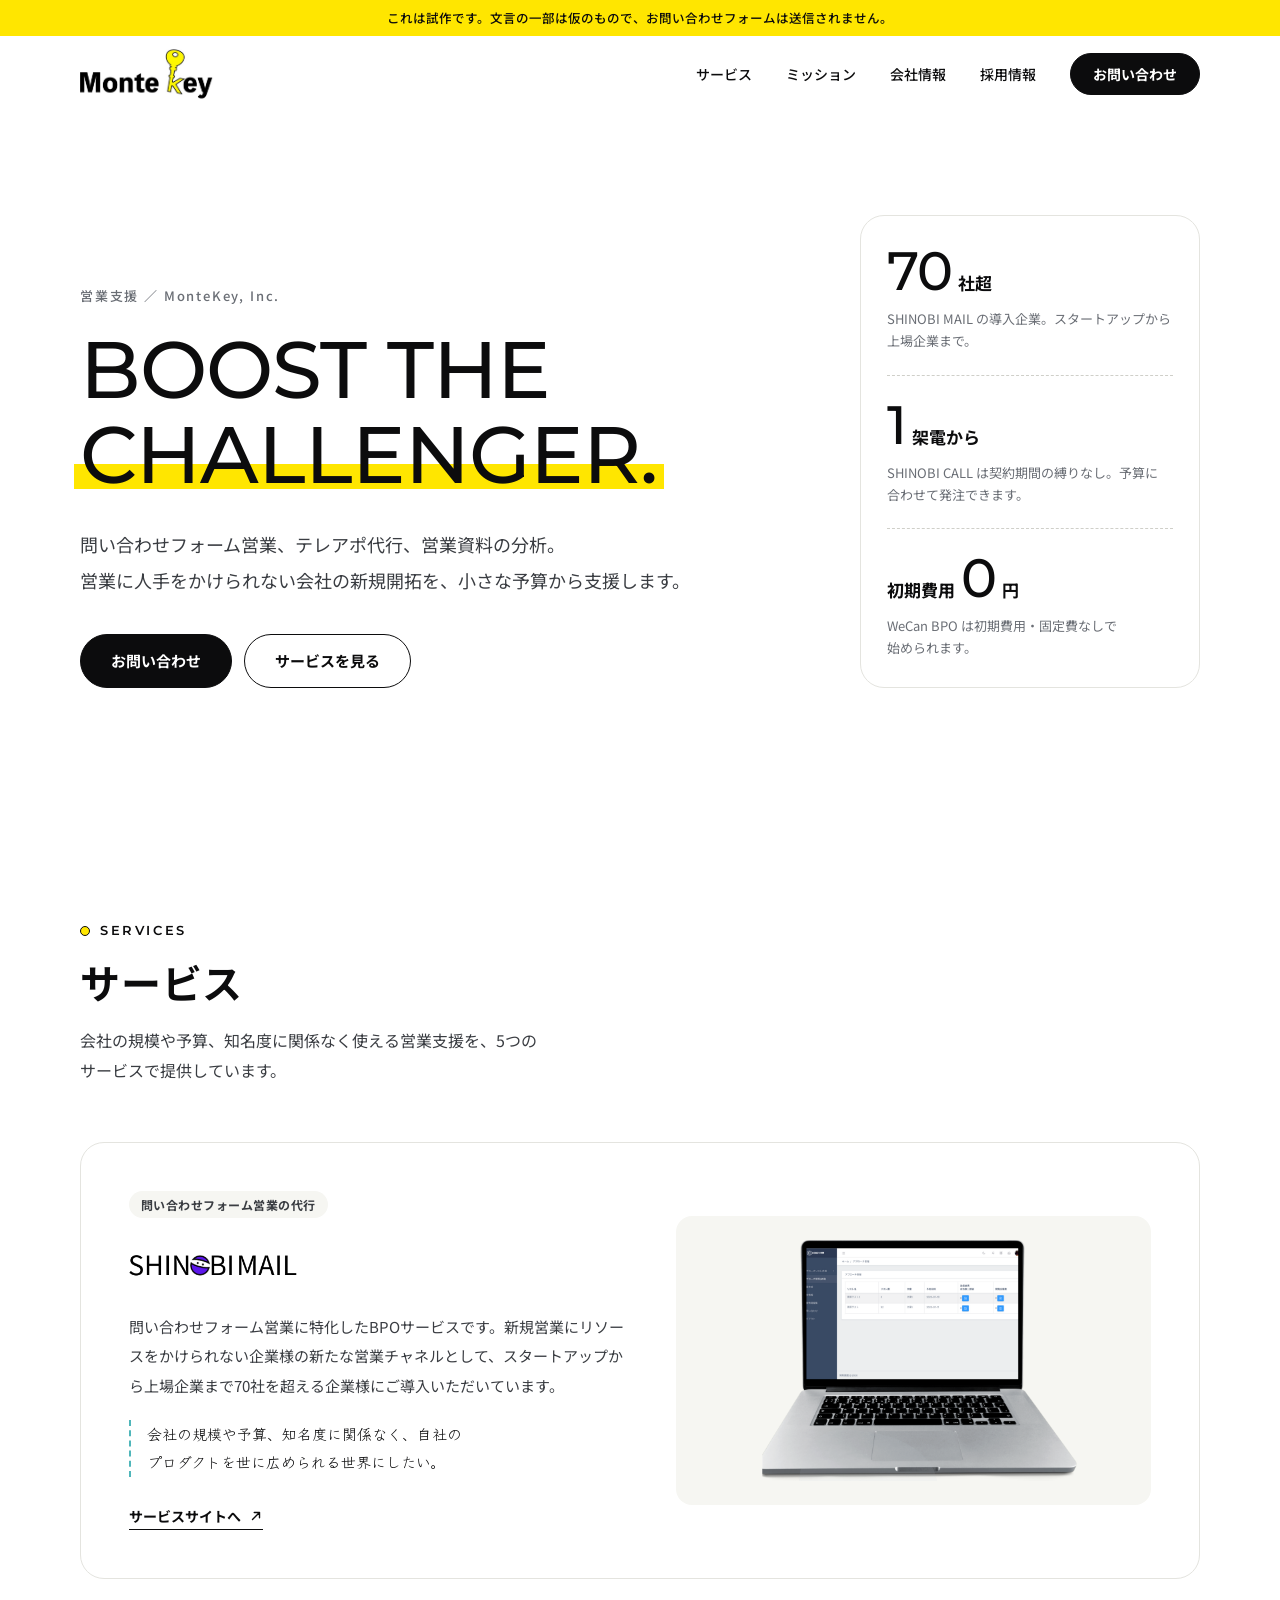
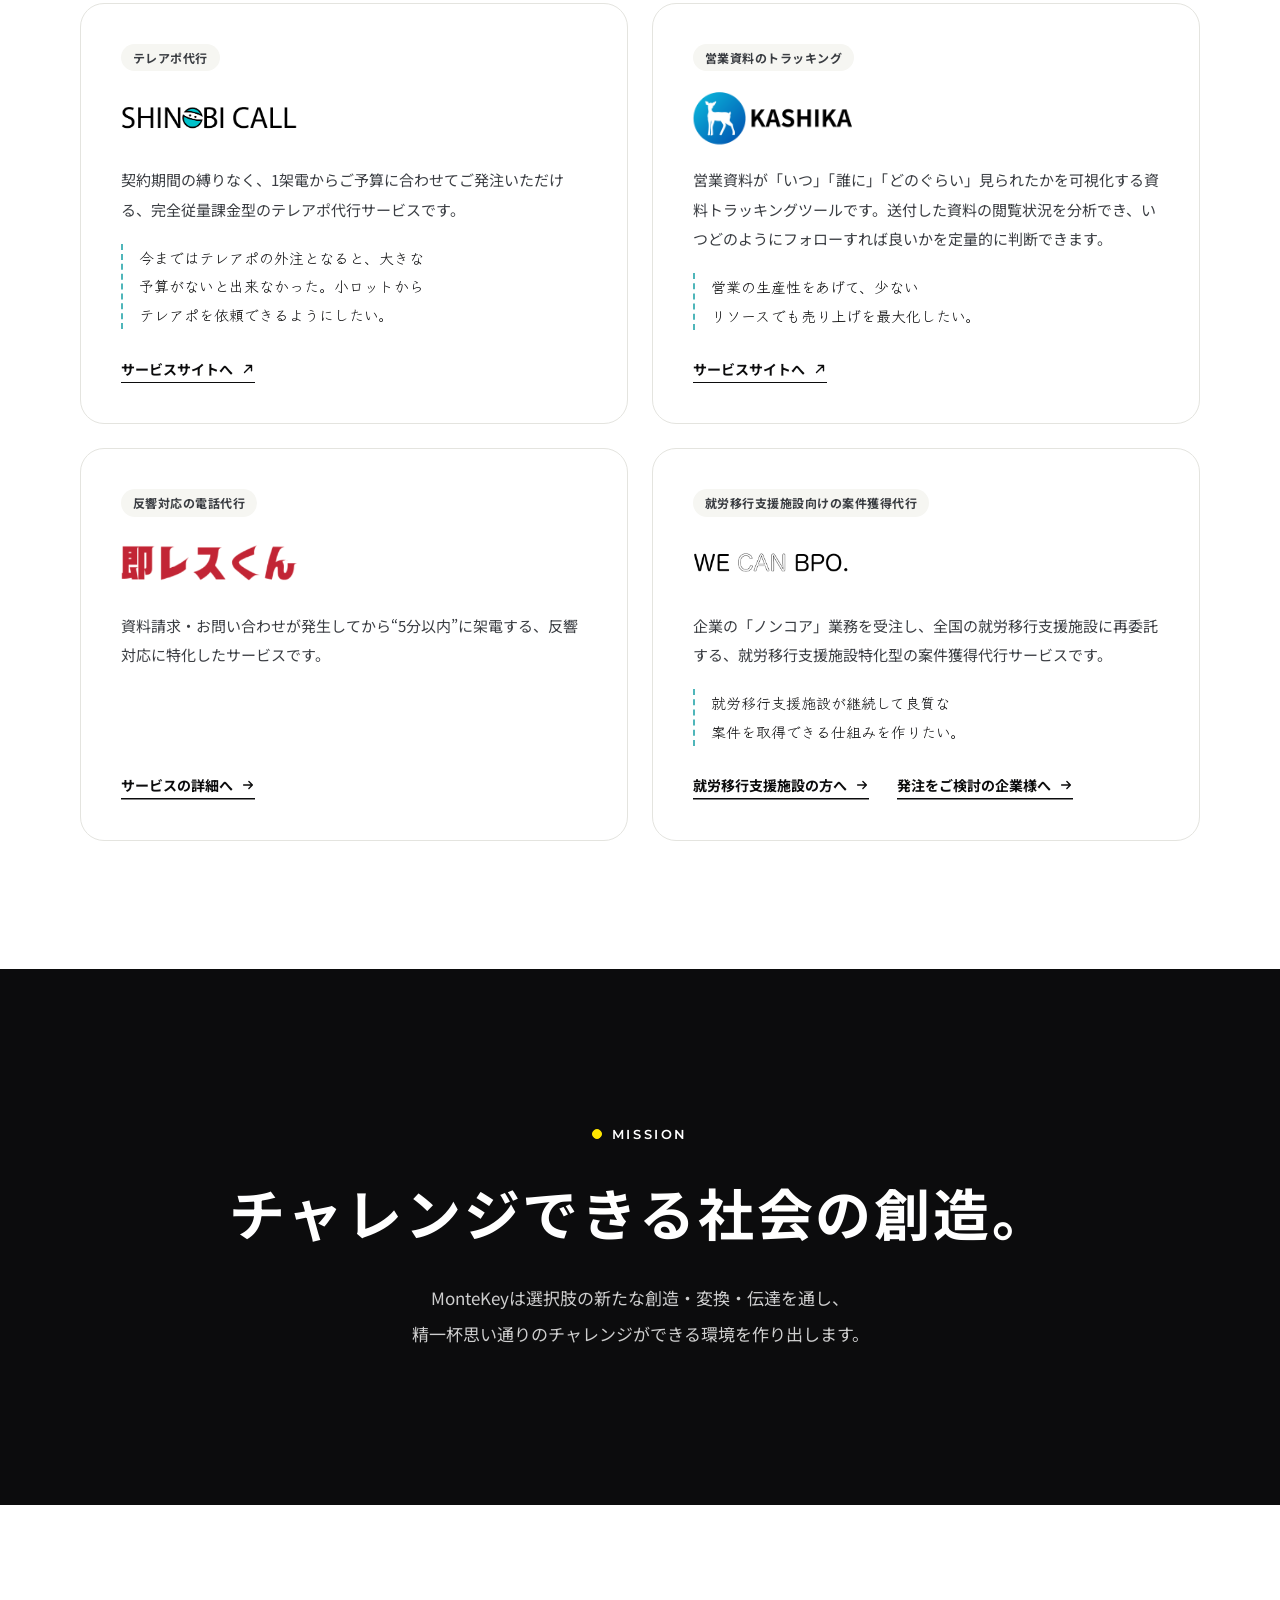
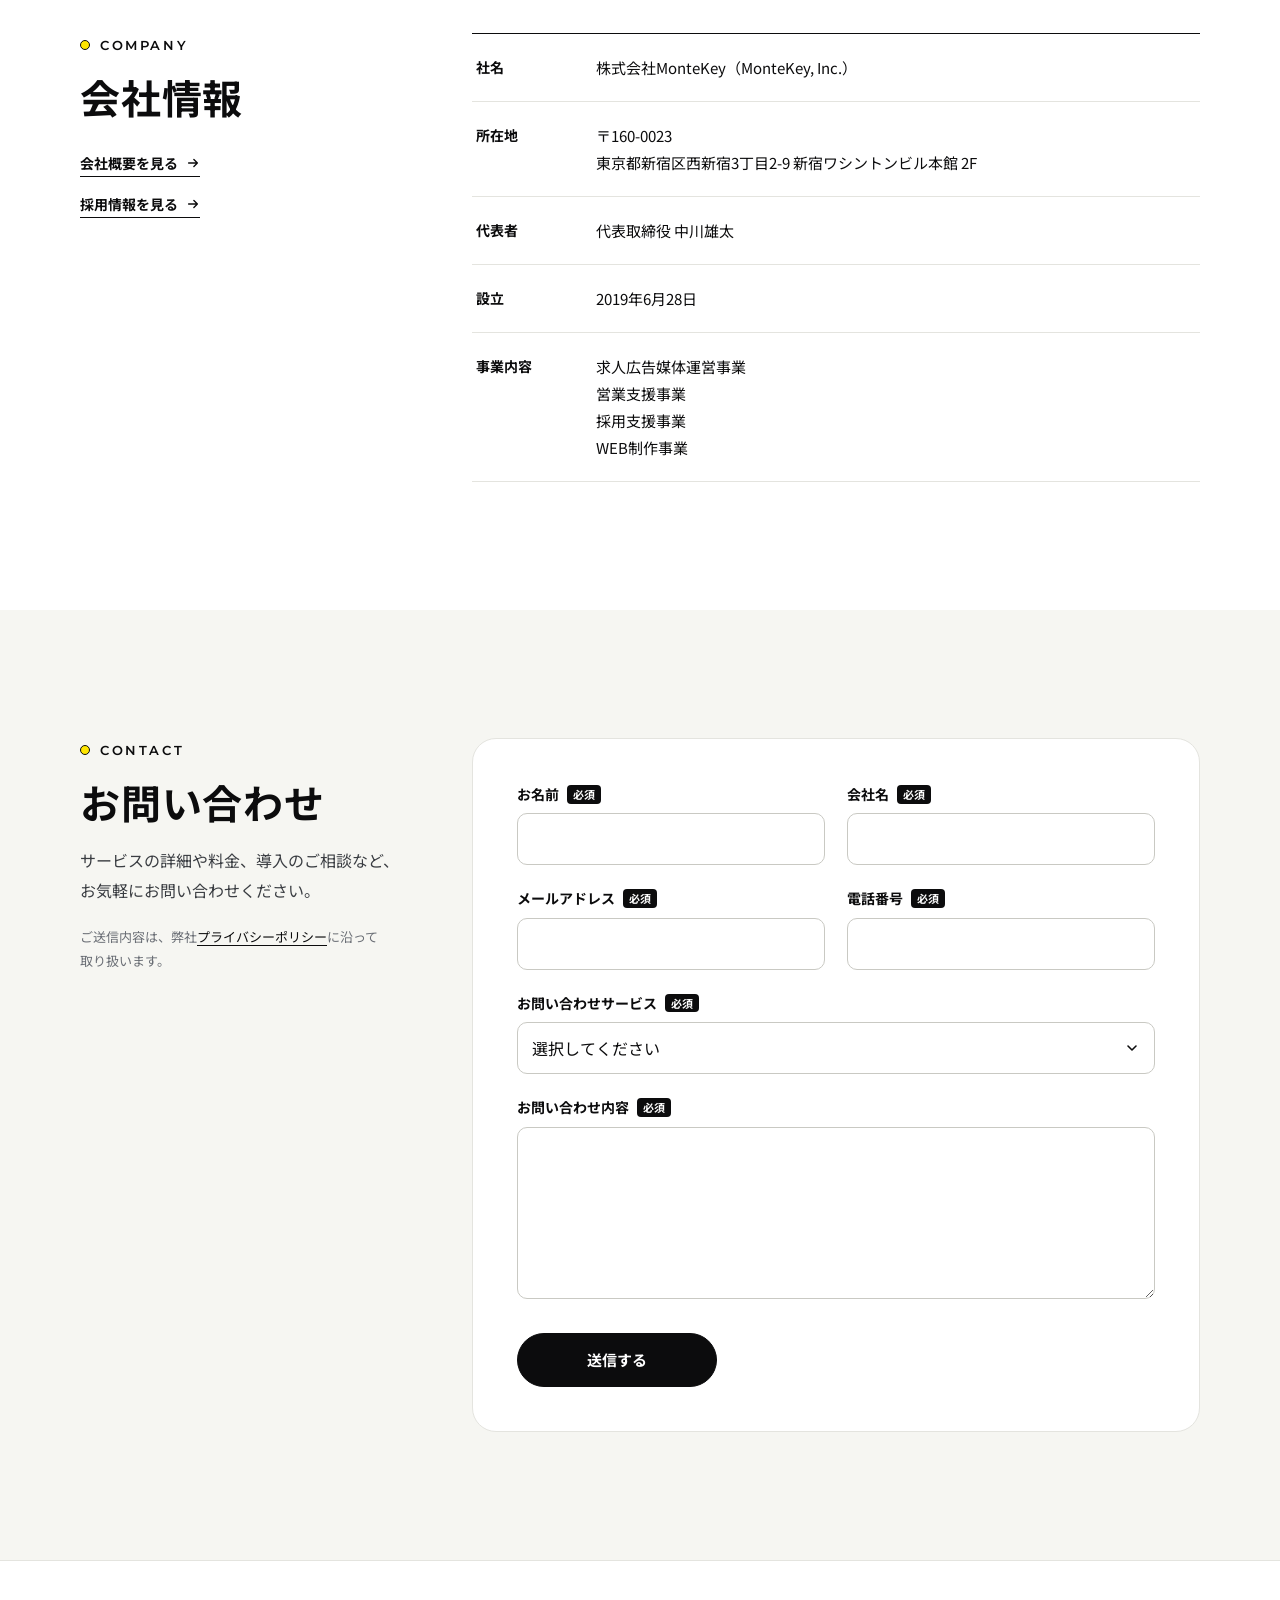
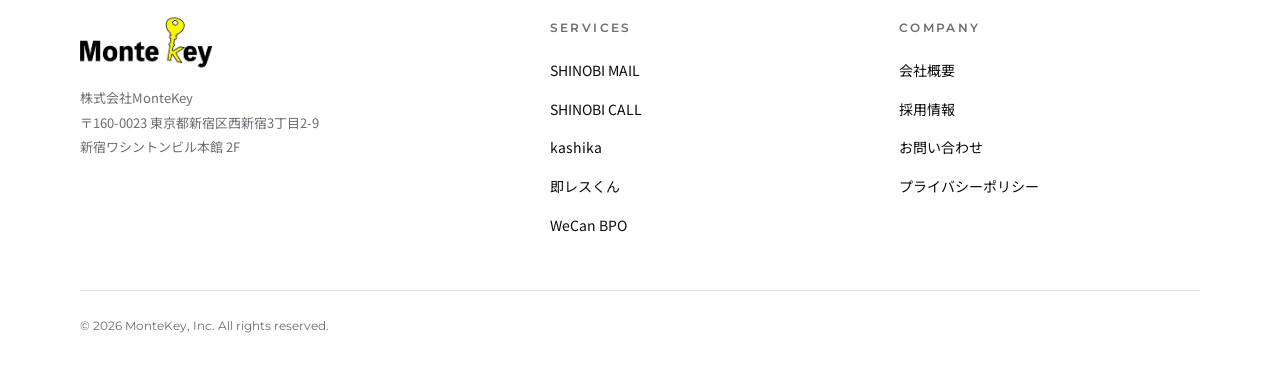
==== index.html @ 8c7472a1 "最初のページ" ====
<!doctype html>
<html lang="ja">
<head>
  <meta charset="utf-8">
  <meta name="viewport" content="width=device-width, initial-scale=1">
  <!-- 試作のため検索エンジンに載せない。本番では外す -->
  <meta name="robots" content="noindex, nofollow">
  <title>株式会社モンテキー｜MonteKey, Inc.（試作）</title>
  <meta name="description" content="株式会社モンテキー（MonteKey, Inc.）は、問い合わせフォーム営業の代行、テレアポ代行、営業資料のトラッキングなどで、企業の新規開拓を支援する会社です。">
  <link rel="preconnect" href="https://fonts.googleapis.com">
  <link rel="preconnect" href="https://fonts.gstatic.com" crossorigin>
  <link href="https://fonts.googleapis.com/css2?family=Klee+One:wght@400;600&family=Montserrat:wght@400;500;600&family=Noto+Sans+JP:wght@400;500;700&display=swap" rel="stylesheet">
  <link rel="stylesheet" href="styles.css">
</head>
<body>
  <a class="skip-link" href="#main">本文へ移動</a>

  <p class="demo-bar">これは試作です。文言の一部は仮のもので、お問い合わせフォームは送信されません。</p>

  <header class="site-header" id="site-header">
    <div class="container header-inner">
      <a class="brand" href="#top" aria-label="株式会社モンテキー トップへ">
        <span class="brand-crop"><img src="assets/logo-montekey.jpg" alt="MonteKey" width="785" height="272"></span>
      </a>

      <button class="nav-toggle" type="button" aria-expanded="false" aria-controls="site-nav">
        <span class="sr-only">メニュー</span>
        <span class="nav-toggle-bars" aria-hidden="true"></span>
      </button>

      <nav class="site-nav" id="site-nav" aria-label="メインメニュー">
        <ul>
          <li><a href="#services">サービス</a></li>
          <li><a href="#mission">ミッション</a></li>
          <li><a href="#company">会社情報</a></li>
          <li><a href="recruit.html">採用情報</a></li>
          <li><a class="btn btn-solid btn-sm" href="#contact">お問い合わせ</a></li>
        </ul>
      </nav>
    </div>
  </header>

  <main id="main">
    <!-- 最初の画面：何の会社かを一言で -->
    <section class="hero" id="top">
      <div class="container hero-grid">
        <div class="hero-copy">
          <p class="eyebrow">営業支援 ／ MonteKey, Inc.</p>
          <h1>
            <span>BOOST THE</span>
            <span><span class="mark">CHALLENGER.</span></span>
          </h1>
          <p class="lead">問い合わせフォーム営業、テレアポ代行、営業資料の分析。<br class="pc-only">営業に人手をかけられない会社の新規開拓を、小さな予算から支援します。</p>
          <div class="cta">
            <a class="btn btn-solid" href="#contact">お問い合わせ</a>
            <a class="btn btn-ghost" href="#services">サービスを見る</a>
          </div>
        </div>

        <ul class="facts" aria-label="数字で見るMonteKey">
          <li>
            <p class="fact-num"><b>70</b>社超</p>
            <p class="fact-cap">SHINOBI MAIL の導入企業。スタートアップから上場企業まで。</p>
          </li>
          <li>
            <p class="fact-num"><b>1</b>架電から</p>
            <p class="fact-cap">SHINOBI CALL は契約期間の縛りなし。予算に合わせて発注できます。</p>
          </li>
          <li>
            <p class="fact-num">初期費用<b>0</b>円</p>
            <p class="fact-cap">WeCan BPO は初期費用・固定費なしで始められます。</p>
          </li>
        </ul>
      </div>
    </section>

    <!-- サービス -->
    <section class="section" id="services">
      <div class="container">
        <header class="section-head">
          <p class="label">SERVICES</p>
          <h2>サービス</h2>
          <p class="section-lead">会社の規模や予算、知名度に関係なく使える営業支援を、5つのサービスで提供しています。</p>
        </header>

        <article class="svc svc-featured">
          <div class="svc-body">
            <p class="tag">問い合わせフォーム営業の代行</p>
            <h3 class="svc-logo svc-logo--mail"><img src="assets/logo-shinobimail.png" alt="SHINOBI MAIL" width="300" height="100"></h3>
            <p class="svc-desc">問い合わせフォーム営業に特化したBPOサービスです。新規営業にリソースをかけられない企業様の新たな営業チャネルとして、スタートアップから上場企業まで70社を超える企業様にご導入いただいています。</p>
            <p class="omoi">会社の規模や予算、知名度に関係なく、自社のプロダクトを世に広められる世界にしたい。</p>
            <p class="svc-links">
              <a class="link" href="http://shinobimail.com" target="_blank" rel="noopener">サービスサイトへ<svg class="ico" viewBox="0 0 16 16" aria-hidden="true"><path d="M4 12 12 4M6 4h6v6"/></svg></a>
            </p>
          </div>
          <div class="svc-visual">
            <img src="assets/mock-shinobimail.png" alt="SHINOBI MAIL の管理画面" width="1280" height="720" loading="lazy">
          </div>
        </article>

        <div class="svc-grid">
          <article class="svc">
            <p class="tag">テレアポ代行</p>
            <h3 class="svc-logo svc-logo--call"><img src="assets/logo-shinobicall.png" alt="SHINOBI CALL" width="500" height="85" loading="lazy"></h3>
            <p class="svc-desc">契約期間の縛りなく、1架電からご予算に合わせてご発注いただける、完全従量課金型のテレアポ代行サービスです。</p>
            <p class="omoi">今まではテレアポの外注となると、大きな予算がないと出来なかった。小ロットからテレアポを依頼できるようにしたい。</p>
            <p class="svc-links">
              <a class="link" href="https://client.shinobi-call.com/" target="_blank" rel="noopener">サービスサイトへ<svg class="ico" viewBox="0 0 16 16" aria-hidden="true"><path d="M4 12 12 4M6 4h6v6"/></svg></a>
            </p>
          </article>

          <article class="svc">
            <p class="tag">営業資料のトラッキング</p>
            <h3 class="svc-logo svc-logo--kashika"><img src="assets/logo-kashika.png" alt="kashika" width="800" height="288" loading="lazy"></h3>
            <p class="svc-desc">営業資料が「いつ」「誰に」「どのぐらい」見られたかを可視化する資料トラッキングツールです。送付した資料の閲覧状況を分析でき、いつどのようにフォローすれば良いかを定量的に判断できます。</p>
            <p class="omoi">営業の生産性をあげて、少ないリソースでも売り上げを最大化したい。</p>
            <p class="svc-links">
              <a class="link" href="https://lp.kashika-app.com/" target="_blank" rel="noopener">サービスサイトへ<svg class="ico" viewBox="0 0 16 16" aria-hidden="true"><path d="M4 12 12 4M6 4h6v6"/></svg></a>
            </p>
          </article>

          <article class="svc">
            <p class="tag">反響対応の電話代行</p>
            <h3 class="svc-logo svc-logo--sokures"><span class="logo-crop"><img src="assets/logo-sokureskun.png" alt="即レスくん" width="334" height="106" loading="lazy"></span></h3>
            <p class="svc-desc">資料請求・お問い合わせが発生してから“5分以内”に架電する、反響対応に特化したサービスです。</p>
            <p class="svc-links">
              <a class="link" href="https://www.montekey.co.jp/sokureskun">サービスの詳細へ<svg class="ico" viewBox="0 0 16 16" aria-hidden="true"><path d="M3 8h10M9 4l4 4-4 4"/></svg></a>
            </p>
          </article>

          <article class="svc">
            <p class="tag">就労移行支援施設向けの案件獲得代行</p>
            <h3 class="svc-logo svc-logo--wecan"><img src="assets/logo-wecanbpo.png" alt="WeCan BPO" width="500" height="200" loading="lazy"></h3>
            <p class="svc-desc">企業の「ノンコア」業務を受注し、全国の就労移行支援施設に再委託する、就労移行支援施設特化型の案件獲得代行サービスです。</p>
            <p class="omoi">就労移行支援施設が継続して良質な案件を取得できる仕組みを作りたい。</p>
            <p class="svc-links">
              <a class="link" href="https://www.montekey.co.jp/wecan-bpo">就労移行支援施設の方へ<svg class="ico" viewBox="0 0 16 16" aria-hidden="true"><path d="M3 8h10M9 4l4 4-4 4"/></svg></a>
              <a class="link" href="https://www.montekey.co.jp/%E8%A4%87%E8%A3%BD-wecanbpo">発注をご検討の企業様へ<svg class="ico" viewBox="0 0 16 16" aria-hidden="true"><path d="M3 8h10M9 4l4 4-4 4"/></svg></a>
            </p>
          </article>
        </div>
      </div>
    </section>

    <!-- ミッション -->
    <section class="mission" id="mission">
      <div class="container">
        <p class="label">MISSION</p>
        <h2>チャレンジできる<wbr>社会の創造。</h2>
        <p class="mission-body">MonteKeyは選択肢の新たな創造・変換・伝達を通し、<br class="pc-only">精一杯思い通りのチャレンジができる環境を作り出します。</p>
      </div>
    </section>

    <!-- 会社情報 -->
    <section class="section" id="company">
      <div class="container split">
        <header class="section-head">
          <p class="label">COMPANY</p>
          <h2>会社情報</h2>
          <p class="stack-links">
            <a class="link" href="https://www.montekey.co.jp/company">会社概要を見る<svg class="ico" viewBox="0 0 16 16" aria-hidden="true"><path d="M3 8h10M9 4l4 4-4 4"/></svg></a>
            <a class="link" href="recruit.html">採用情報を見る<svg class="ico" viewBox="0 0 16 16" aria-hidden="true"><path d="M3 8h10M9 4l4 4-4 4"/></svg></a>
          </p>
        </header>

        <dl class="company-dl">
          <div><dt>社名</dt><dd><span class="nb">株式会社MonteKey</span><span class="nb">（MonteKey, Inc.）</span></dd></div>
          <div><dt>所在地</dt><dd>〒160-0023<br><span class="nb">東京都新宿区西新宿3丁目2-9</span> <span class="nb">新宿ワシントンビル本館 2F</span></dd></div>
          <div><dt>代表者</dt><dd>代表取締役 中川雄太</dd></div>
          <div><dt>設立</dt><dd>2019年6月28日</dd></div>
          <div><dt>事業内容</dt><dd>求人広告媒体運営事業<br>営業支援事業<br>採用支援事業<br>WEB制作事業</dd></div>
        </dl>
      </div>
    </section>

    <!-- お問い合わせ -->
    <section class="section section-soft" id="contact">
      <div class="container split">
        <header class="section-head">
          <p class="label">CONTACT</p>
          <h2>お問い合わせ</h2>
          <p class="section-lead">サービスの詳細や料金、導入のご相談など、お気軽にお問い合わせください。</p>
          <p class="note">ご送信内容は、弊社<a href="https://www.montekey.co.jp/privacy-policy">プライバシーポリシー</a>に沿って取り扱います。</p>
        </header>

        <form class="form" id="contact-form" action="#" method="post">
          <div class="form-row">
            <div class="field">
              <label for="f-name">お名前<span class="req">必須</span></label>
              <input id="f-name" name="name" type="text" autocomplete="name" required>
            </div>
            <div class="field">
              <label for="f-company">会社名<span class="req">必須</span></label>
              <input id="f-company" name="company" type="text" autocomplete="organization" required>
            </div>
          </div>
          <div class="form-row">
            <div class="field">
              <label for="f-email">メールアドレス<span class="req">必須</span></label>
              <input id="f-email" name="email" type="email" autocomplete="email" inputmode="email" required>
            </div>
            <div class="field">
              <label for="f-tel">電話番号<span class="req">必須</span></label>
              <input id="f-tel" name="tel" type="tel" autocomplete="tel" inputmode="tel" required>
            </div>
          </div>
          <div class="field">
            <label for="f-service">お問い合わせサービス<span class="req">必須</span></label>
            <select id="f-service" name="service" required>
              <option value="" selected disabled>選択してください</option>
              <option>SHINOBI MAIL</option>
              <option>SHINOBI CALL</option>
              <option>kashika</option>
              <option>即レスくん</option>
              <option>WeCan BPO</option>
              <option>採用について</option>
              <option>その他</option>
            </select>
          </div>
          <div class="field">
            <label for="f-message">お問い合わせ内容<span class="req">必須</span></label>
            <textarea id="f-message" name="message" rows="6" required></textarea>
          </div>
          <div class="form-actions">
            <button class="btn btn-solid" type="submit">送信する</button>
            <p class="form-status" id="form-status" role="status" hidden>試作のため送信されていません。本番では、今のフォームと同じ宛先に届くようにつなぎます。</p>
          </div>
        </form>
      </div>
    </section>
  </main>

  <footer class="site-footer">
    <div class="container">
      <div class="footer-grid">
        <div>
          <span class="brand-crop"><img src="assets/logo-montekey.jpg" alt="MonteKey" width="785" height="272" loading="lazy"></span>
          <p class="footer-addr">株式会社MonteKey<br>〒160-0023 東京都新宿区西新宿3丁目2-9<br>新宿ワシントンビル本館 2F</p>
        </div>
        <nav aria-label="サービス">
          <p class="footer-title">SERVICES</p>
          <ul>
            <li><a href="http://shinobimail.com" target="_blank" rel="noopener">SHINOBI MAIL</a></li>
            <li><a href="https://client.shinobi-call.com/" target="_blank" rel="noopener">SHINOBI CALL</a></li>
            <li><a href="https://lp.kashika-app.com/" target="_blank" rel="noopener">kashika</a></li>
            <li><a href="https://www.montekey.co.jp/sokureskun">即レスくん</a></li>
            <li><a href="https://www.montekey.co.jp/wecan-bpo">WeCan BPO</a></li>
          </ul>
        </nav>
        <nav aria-label="会社">
          <p class="footer-title">COMPANY</p>
          <ul>
            <li><a href="https://www.montekey.co.jp/company">会社概要</a></li>
            <li><a href="recruit.html">採用情報</a></li>
            <li><a href="#contact">お問い合わせ</a></li>
            <li><a href="https://www.montekey.co.jp/privacy-policy">プライバシーポリシー</a></li>
          </ul>
        </nav>
      </div>
      <p class="copyright">© 2026 MonteKey, Inc. All rights reserved.</p>
    </div>
  </footer>

  <script src="script.js"></script>
</body>
</html>
---- styles.css ----
/* MonteKey トップページ試作
   方針：今のサイトの白基調・広い余白・黒文字を引き継ぎ、ロゴの鍵の黄色を差し色にする */

:root {
  --ink: #0c0c0d;
  --ink-2: #3a3d42;
  --muted: #6a6e75;
  --line: #e4e4df;
  --bg: #ffffff;
  --soft: #f6f6f2;
  --key: #ffe600;       /* ロゴの鍵の黄色 */
  --key-soft: #fff6a8;
  --teal: #4fb6ba;      /* 今のサイトの点線の色 */

  --en: "Montserrat", "Helvetica Neue", Arial, sans-serif;
  --jp: "Noto Sans JP", "Hiragino Sans", "Hiragino Kaku Gothic ProN", "Yu Gothic", Meiryo, sans-serif;
  --hand: "Klee One", "Hiragino Maru Gothic ProN", "Noto Sans JP", sans-serif;

  --w: 1120px;
  --gutter: 20px;
  --header-h: 68px;
}

@media (min-width: 768px) {
  :root { --gutter: 32px; --header-h: 76px; }
}

*, *::before, *::after { box-sizing: border-box; }

html {
  scroll-behavior: smooth;
  -webkit-text-size-adjust: 100%;
}

body {
  margin: 0;
  font-family: var(--jp);
  font-size: 16px;
  line-height: 1.9;
  color: var(--ink);
  background: var(--bg);
  -webkit-font-smoothing: antialiased;
  overflow-wrap: anywhere;
}

img { max-width: 100%; height: auto; display: block; }
a { color: inherit; }
h1, h2, h3, p, ul, dl, dd { margin: 0; }
ul { padding: 0; list-style: none; }

:focus-visible {
  outline: 2px solid var(--ink);
  outline-offset: 3px;
  border-radius: 4px;
}

section[id] { scroll-margin-top: calc(var(--header-h) + 8px); }

.container {
  width: min(100% - var(--gutter) * 2, var(--w));
  margin-inline: auto;
}

.sr-only {
  position: absolute; width: 1px; height: 1px; padding: 0; margin: -1px;
  overflow: hidden; clip: rect(0 0 0 0); white-space: nowrap; border: 0;
}

.skip-link {
  position: absolute; left: 12px; top: -60px; z-index: 100;
  background: var(--ink); color: #fff; padding: 10px 16px; border-radius: 8px;
  text-decoration: none; font-size: 14px;
}
.skip-link:focus { top: 12px; }

.pc-only { display: none; }
@media (min-width: 768px) { .pc-only { display: inline; } }

/* 日本語の改行を整える：文節の途中で折り返さず、1文字だけの行を作らない（対応ブラウザのみ） */
h2, .lead, .section-lead, .omoi, .fact-cap, .mission-body, .note, .demo-bar {
  word-break: auto-phrase;
}
.omoi, .demo-bar { text-wrap: balance; }
.svc-desc, .lead, .section-lead, .mission-body { text-wrap: pretty; }

/* 途中で折り返したくない語句のまとまり */
.nb { display: inline-block; }

/* ---------- 試作の表示 ---------- */
.demo-bar {
  background: var(--key);
  color: var(--ink);
  font-size: 12.5px;
  font-weight: 500;
  line-height: 1.6;
  text-align: center;
  padding: 8px 16px;
}

/* ---------- ボタン・リンク ---------- */
.btn {
  display: inline-flex; align-items: center; justify-content: center; gap: 10px;
  min-height: 54px; padding: 0 30px;
  border: 1.5px solid var(--ink); border-radius: 999px;
  font: inherit; font-weight: 700; font-size: 15px; line-height: 1.2;
  text-decoration: none; cursor: pointer;
  transition: background-color .2s, color .2s, transform .2s;
}
.btn-solid { background: var(--ink); color: #fff; }
.btn-solid:hover { background: var(--key); color: var(--ink); }
.btn-ghost { background: transparent; color: var(--ink); }
.btn-ghost:hover { background: var(--ink); color: #fff; }
.btn:active { transform: translateY(1px); }
.btn-sm { min-height: 42px; padding: 0 22px; font-size: 14px; }

.link {
  display: inline-flex; align-items: center; gap: 8px;
  font-weight: 700; font-size: 14px; line-height: 1.6;
  text-decoration: none;
  padding-bottom: 3px;
  background: linear-gradient(var(--ink), var(--ink)) left bottom / 100% 1.5px no-repeat;
  transition: background-size .2s, background-color .2s;
}
.link:hover {
  background: linear-gradient(var(--key), var(--key)) left bottom / 100% 45% no-repeat;
}
.ico {
  width: 14px; height: 14px; flex: none;
  fill: none; stroke: currentColor; stroke-width: 1.6;
  stroke-linecap: round; stroke-linejoin: round;
}

/* ---------- ヘッダー ---------- */
.site-header {
  position: sticky; top: 0; z-index: 50;
  background: rgba(255, 255, 255, .94);
  -webkit-backdrop-filter: saturate(160%) blur(12px);
  backdrop-filter: saturate(160%) blur(12px);
  border-bottom: 1px solid transparent;
  transition: border-color .2s;
}
.site-header.is-stuck { border-bottom-color: var(--line); }

.header-inner {
  display: flex; align-items: center; justify-content: space-between;
  height: var(--header-h);
}

/* ロゴ画像は余白が大きいので、枠で切り抜いて表示する */
.brand { display: block; text-decoration: none; }
.brand-crop {
  display: block; position: relative; overflow: hidden;
  width: 134px; height: 51px;
}
.brand-crop img {
  position: absolute; max-width: none;
  width: 175px; height: auto; left: -18px; top: -5px;
}

.site-nav ul { display: flex; align-items: center; gap: 34px; }
.site-nav a:not(.btn) {
  display: block; padding: 8px 0;
  font-size: 14px; font-weight: 500; text-decoration: none;
  background: linear-gradient(var(--key), var(--key)) left 82% / 0 6px no-repeat;
  transition: background-size .2s;
}
.site-nav a:not(.btn):hover { background-size: 100% 6px; }

.nav-toggle {
  display: none;
  width: 44px; height: 44px; padding: 0; margin-right: -8px;
  border: 0; background: none; cursor: pointer;
  align-items: center; justify-content: center;
}
.nav-toggle-bars,
.nav-toggle-bars::before,
.nav-toggle-bars::after {
  display: block; width: 24px; height: 2px; background: var(--ink); border-radius: 2px;
  transition: transform .2s, background-color .2s;
}
.nav-toggle-bars { position: relative; }
.nav-toggle-bars::before, .nav-toggle-bars::after { content: ""; position: absolute; left: 0; }
.nav-toggle-bars::before { top: -7px; }
.nav-toggle-bars::after { top: 7px; }
.nav-toggle[aria-expanded="true"] .nav-toggle-bars { background: transparent; }
.nav-toggle[aria-expanded="true"] .nav-toggle-bars::before { transform: translateY(7px) rotate(45deg); }
.nav-toggle[aria-expanded="true"] .nav-toggle-bars::after { transform: translateY(-7px) rotate(-45deg); }

@media (max-width: 859px) {
  .nav-toggle { display: inline-flex; }
  .site-nav {
    display: none;
    position: absolute; left: 0; right: 0; top: 100%;
    background: #fff; border-bottom: 1px solid var(--line);
    padding: 8px var(--gutter) 24px;
    box-shadow: 0 16px 24px -16px rgba(0, 0, 0, .12);
  }
  .site-nav.is-open { display: block; }
  .site-nav ul { flex-direction: column; align-items: stretch; gap: 0; }
  .site-nav li:not(:last-child) { border-bottom: 1px solid var(--line); }
  .site-nav a:not(.btn) { padding: 16px 0; font-size: 16px; background: none; }
  .site-nav .btn { width: 100%; margin-top: 20px; min-height: 52px; font-size: 15px; }
}

/* ---------- 最初の画面 ---------- */
.hero { padding: clamp(48px, 8vw, 104px) 0 clamp(56px, 8vw, 104px); }

.hero-grid { display: grid; gap: 48px; align-items: end; }

.eyebrow {
  font-size: 13px; font-weight: 500; letter-spacing: .14em;
  color: var(--muted); margin-bottom: 20px;
}

h1 {
  font-family: var(--en); font-weight: 500;
  font-size: clamp(2.6rem, 11vw, 5.5rem);
  line-height: 1.06; letter-spacing: -.012em;
}
h1 > span { display: block; }
.mark {
  display: inline-block;
  padding: 0 .08em; margin-left: -.08em;
  background: linear-gradient(transparent 60%, var(--key) 60%, var(--key) 90%, transparent 90%);
}

.lead {
  margin-top: 28px; max-width: 37em;
  font-size: clamp(1rem, 1.5vw, 1.125rem); line-height: 2;
  color: var(--ink-2);
}

.cta { display: flex; flex-wrap: wrap; gap: 12px; margin-top: 36px; }

.facts {
  border: 1px solid var(--line); border-radius: 24px; background: #fff;
  padding: 6px 26px;
}
.facts li { padding: 22px 0; }
.facts li + li { border-top: 1px dashed #cfcfc9; }
.fact-num {
  display: flex; align-items: baseline; gap: 6px;
  font-weight: 700; font-size: 17px; line-height: 1.1;
}
.fact-num b {
  font-family: var(--en); font-weight: 500; font-size: 54px;
  letter-spacing: -.02em; line-height: 1;
}
.fact-cap { margin-top: 10px; font-size: 13px; line-height: 1.7; color: var(--muted); }

@media (min-width: 640px) and (max-width: 999px) {
  .facts { display: grid; grid-template-columns: repeat(3, 1fr); padding: 6px 0; }
  .facts li { padding: 20px 22px; }
  .facts li + li { border-top: 0; border-left: 1px dashed #cfcfc9; }
  .fact-num b { font-size: 44px; }
}

@media (min-width: 1000px) {
  .hero-grid { grid-template-columns: minmax(0, 1fr) 340px; gap: 56px; }
  h1 { font-size: clamp(4rem, 6.4vw, 5rem); }
}

/* ---------- セクション共通 ---------- */
.section { padding: clamp(72px, 10vw, 128px) 0; }
.section-soft { background: var(--soft); }

.label {
  display: flex; align-items: center; gap: 10px;
  font-family: var(--en); font-size: 13px; font-weight: 600; letter-spacing: .2em;
  margin-bottom: 12px;
}
/* ロゴの鍵の頭を小さな丸で引用 */
.label::before {
  content: ""; width: 10px; height: 10px; border-radius: 50%;
  background: var(--key); border: 1.5px solid var(--ink);
}

.section-head h2 {
  font-size: clamp(1.75rem, 3.6vw, 2.5rem); font-weight: 700;
  line-height: 1.35; letter-spacing: .02em;
}
.section-lead { margin-top: 16px; max-width: 40em; color: var(--ink-2); }

.split { display: grid; gap: 40px; }
@media (min-width: 900px) {
  .split { grid-template-columns: 320px minmax(0, 1fr); gap: 72px; align-items: start; }
}

/* ---------- サービス ---------- */
#services .section-head { margin-bottom: clamp(32px, 5vw, 56px); }

.svc {
  display: flex; flex-direction: column;
  border: 1px solid var(--line); border-radius: 24px; background: #fff;
  padding: clamp(24px, 3.4vw, 40px);
}

.tag {
  align-self: flex-start;
  font-size: 12px; font-weight: 700; letter-spacing: .04em; line-height: 1.6;
  padding: 4px 12px; border-radius: 999px;
  background: var(--soft); color: var(--ink-2);
}

/* ロゴは画像ごとに余白が違うので、高さを個別に合わせる */
.svc-logo { display: flex; align-items: center; height: 64px; margin: 14px 0 16px; }
.svc-logo img { width: auto; max-width: 100%; }
.svc-logo--mail img { height: 56px; }
.svc-logo--call img { height: 30px; }
.svc-logo--kashika img { height: 62px; margin-left: -8px; }
/* 即レスくんのロゴは元画像が灰色地のスクリーンショットなので、切り抜いて地色を白に飛ばす */
.svc-logo--sokures .logo-crop {
  display: block; position: relative; overflow: hidden;
  width: 176px; height: 36px;
}
.svc-logo--sokures .logo-crop img {
  position: absolute; max-width: none;
  width: 206px; height: auto; left: -16px; top: -14px;
  filter: brightness(1.06);
}
.svc-logo--wecan img { height: 64px; margin-left: -3px; }

.svc-desc { font-size: 15px; line-height: 1.95; color: var(--ink-2); }

/* サービスに込めた想い。今のサイトの手書き風の一文と点線を引き継ぐ */
.omoi {
  margin-top: 20px; padding-left: 16px;
  border-left: 2px dashed var(--teal);
  font-family: var(--hand); font-size: 15px; line-height: 1.9;
}

.svc-links {
  display: flex; flex-wrap: wrap; gap: 12px 28px;
  margin-top: auto; padding-top: 28px;
}

.svc-featured { display: grid; gap: 28px; }
.svc-featured .svc-body { display: flex; flex-direction: column; }
.svc-visual {
  display: grid; place-items: center;
  background: var(--soft); border-radius: 16px;
  padding: clamp(12px, 2vw, 24px);
}
@media (min-width: 900px) {
  .svc-featured { grid-template-columns: minmax(0, 1.05fr) minmax(0, 1fr); gap: 48px; align-items: center; padding: 48px; }
}

.svc-grid { display: grid; gap: 24px; margin-top: 24px; }
@media (min-width: 760px) {
  .svc-grid { grid-template-columns: repeat(2, minmax(0, 1fr)); }
}

/* ---------- ミッション ---------- */
.mission {
  background: var(--ink); color: #fff; text-align: center;
  padding: clamp(88px, 12vw, 160px) 0;
}
.mission .label { justify-content: center; margin-bottom: 24px; }
.mission .label::before { border-color: var(--key); }
.mission h2 {
  font-size: clamp(1.8rem, 5.2vw, 3.5rem); font-weight: 700;
  line-height: 1.45; letter-spacing: .05em;
  word-break: keep-all;
}
.mission-body {
  margin: 28px auto 0; max-width: 38em;
  font-size: clamp(.95rem, 1.4vw, 1.0625rem); line-height: 2.1;
  color: rgba(255, 255, 255, .8);
}

/* ---------- 会社情報 ---------- */
.stack-links { display: flex; flex-direction: column; align-items: flex-start; gap: 16px; margin-top: 28px; }

.company-dl { border-top: 1.5px solid var(--ink); }
.company-dl > div {
  display: grid; grid-template-columns: 6.5em minmax(0, 1fr); gap: 16px;
  padding: 20px 4px; border-bottom: 1px solid var(--line);
}
.company-dl dt { font-size: 14px; font-weight: 700; }
.company-dl dd { font-size: 15px; line-height: 1.8; }

/* ---------- 下層ページ（採用情報） ---------- */
.site-nav a[aria-current="page"]:not(.btn) { background-size: 100% 6px; }

.page-hero { padding: clamp(48px, 8vw, 96px) 0 clamp(40px, 6vw, 72px); }
.page-title {
  font-family: var(--jp); font-weight: 700;
  font-size: clamp(2.1rem, 5.4vw, 3.5rem);
  line-height: 1.3; letter-spacing: .03em;
}
.page-hero .lead { margin-top: 20px; }

.section-top-tight { padding-top: 0; }

.job {
  border: 1px solid var(--line); border-radius: 24px; background: #fff;
  padding: clamp(24px, 3.6vw, 44px);
}
.job-head { display: flex; flex-wrap: wrap; align-items: center; gap: 12px 20px; }
.job-head h3 { font-size: clamp(1.4rem, 2.6vw, 1.75rem); font-weight: 700; line-height: 1.4; }
.job-tags { display: flex; flex-wrap: wrap; gap: 8px; }

.job-dl { margin-top: 24px; border-top: 1.5px solid var(--ink); }
.job-dl > div { padding: 22px 0; border-bottom: 1px solid var(--line); }
.job-dl dt { font-size: 14px; font-weight: 700; margin-bottom: 8px; }
.job-dl dd { font-size: 15px; line-height: 1.95; color: var(--ink-2); }
@media (min-width: 640px) {
  .job-dl > div { display: grid; grid-template-columns: 8em minmax(0, 1fr); gap: 20px; }
  .job-dl dt { margin-bottom: 0; padding-top: 2px; }
}

/* 業務の流れ：番号つきの手順 */
.steps { counter-reset: step; display: grid; gap: 10px; margin: 0; padding: 0; list-style: none; }
.steps li {
  counter-increment: step;
  display: flex; align-items: center; gap: 12px;
  line-height: 1.6;
}
.steps li::before {
  content: counter(step);
  flex: none; width: 26px; height: 26px; border-radius: 50%;
  display: grid; place-items: center;
  font-family: var(--en); font-size: 13px; font-weight: 600; color: var(--ink);
  background: var(--key); border: 1.5px solid var(--ink);
}

.bullets { display: grid; gap: 6px; }
.bullets li { position: relative; padding-left: 18px; }
.bullets li::before {
  content: ""; position: absolute; left: 2px; top: .85em;
  width: 6px; height: 6px; border-radius: 50%; background: var(--ink);
}

.job-cta { display: flex; flex-wrap: wrap; align-items: center; gap: 12px 20px; margin-top: 32px; }
.job-cta .note { margin-top: 0; flex: 1 1 260px; }

/* ---------- お問い合わせ ---------- */
.note { margin-top: 20px; font-size: 13px; line-height: 1.8; color: var(--muted); }
.note a { color: var(--ink); text-underline-offset: 3px; }

.form {
  display: grid; gap: 22px;
  background: #fff; border: 1px solid var(--line); border-radius: 24px;
  padding: clamp(24px, 3.6vw, 44px);
}
.form-row { display: grid; gap: 22px; }
@media (min-width: 640px) {
  .form-row { grid-template-columns: repeat(2, minmax(0, 1fr)); }
}

.field label {
  display: flex; align-items: center; gap: 8px;
  font-size: 14px; font-weight: 700; line-height: 1.6; margin-bottom: 8px;
}
.req {
  font-size: 11px; font-weight: 700; line-height: 1.7;
  padding: 0 6px; border-radius: 4px;
  background: var(--ink); color: #fff;
}

input, select, textarea {
  width: 100%;
  font: inherit; font-size: 16px; line-height: 1.5; color: var(--ink);
  padding: 13px 14px;
  border: 1px solid #c9c9c3; border-radius: 10px; background: #fff;
  transition: border-color .15s, box-shadow .15s;
}
input:focus, select:focus, textarea:focus {
  outline: none; border-color: var(--ink);
  box-shadow: 0 0 0 4px var(--key-soft);
}
textarea { min-height: 160px; resize: vertical; }
select {
  -webkit-appearance: none; appearance: none;
  padding-right: 44px;
  background-image: url("data:image/svg+xml,%3Csvg xmlns='http://www.w3.org/2000/svg' viewBox='0 0 16 16' fill='none' stroke='%230c0c0d' stroke-width='1.6' stroke-linecap='round' stroke-linejoin='round'%3E%3Cpath d='m4 6 4 4 4-4'/%3E%3C/svg%3E");
  background-repeat: no-repeat; background-position: right 14px center; background-size: 16px;
}

.form-actions { display: flex; flex-wrap: wrap; align-items: center; gap: 16px; margin-top: 4px; }
.form-actions .btn { min-width: 200px; }
.form-status {
  flex: 1 1 260px;
  font-size: 13.5px; line-height: 1.7;
  padding: 12px 16px; border-radius: 10px; background: var(--key-soft);
}

/* ---------- フッター ---------- */
.site-footer { border-top: 1px solid var(--line); padding: 56px 0 28px; }
.footer-grid { display: grid; gap: 40px; }
@media (min-width: 760px) {
  .footer-grid { grid-template-columns: 1.4fr 1fr 1fr; gap: 48px; }
}
.footer-addr { margin-top: 18px; font-size: 13px; line-height: 1.9; color: var(--muted); }
.footer-title {
  font-family: var(--en); font-size: 12px; font-weight: 600; letter-spacing: .2em;
  color: var(--muted); margin-bottom: 14px;
}
.site-footer li + li { margin-top: 6px; }
.site-footer li a {
  display: inline-block; padding: 4px 0;
  font-size: 14px; line-height: 1.7; text-decoration: none;
}
.site-footer li a:hover { text-decoration: underline; text-underline-offset: 4px; }
.copyright {
  margin-top: 48px; padding-top: 24px; border-top: 1px solid var(--line);
  font-family: var(--en); font-size: 12px; color: var(--muted);
}

@media (prefers-reduced-motion: reduce) {
  html { scroll-behavior: auto; }
  *, *::before, *::after { transition: none !important; }
}
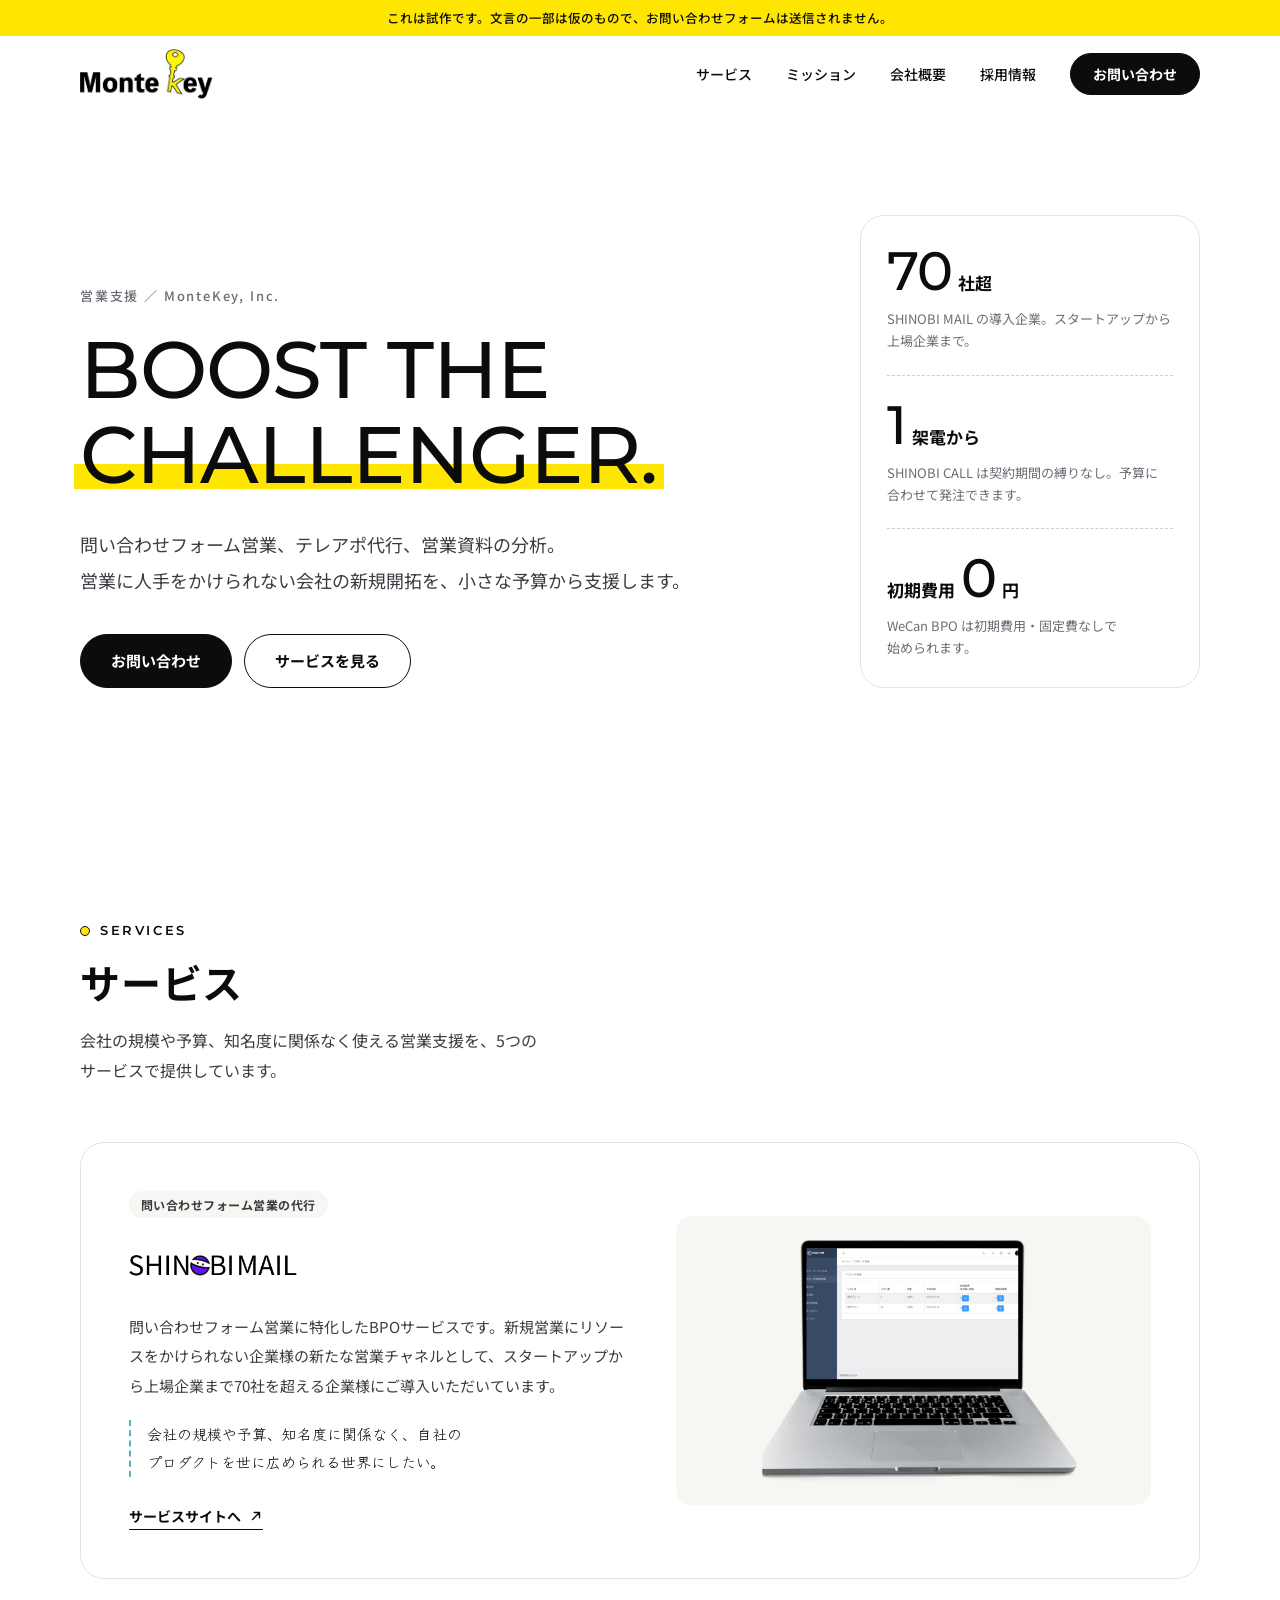
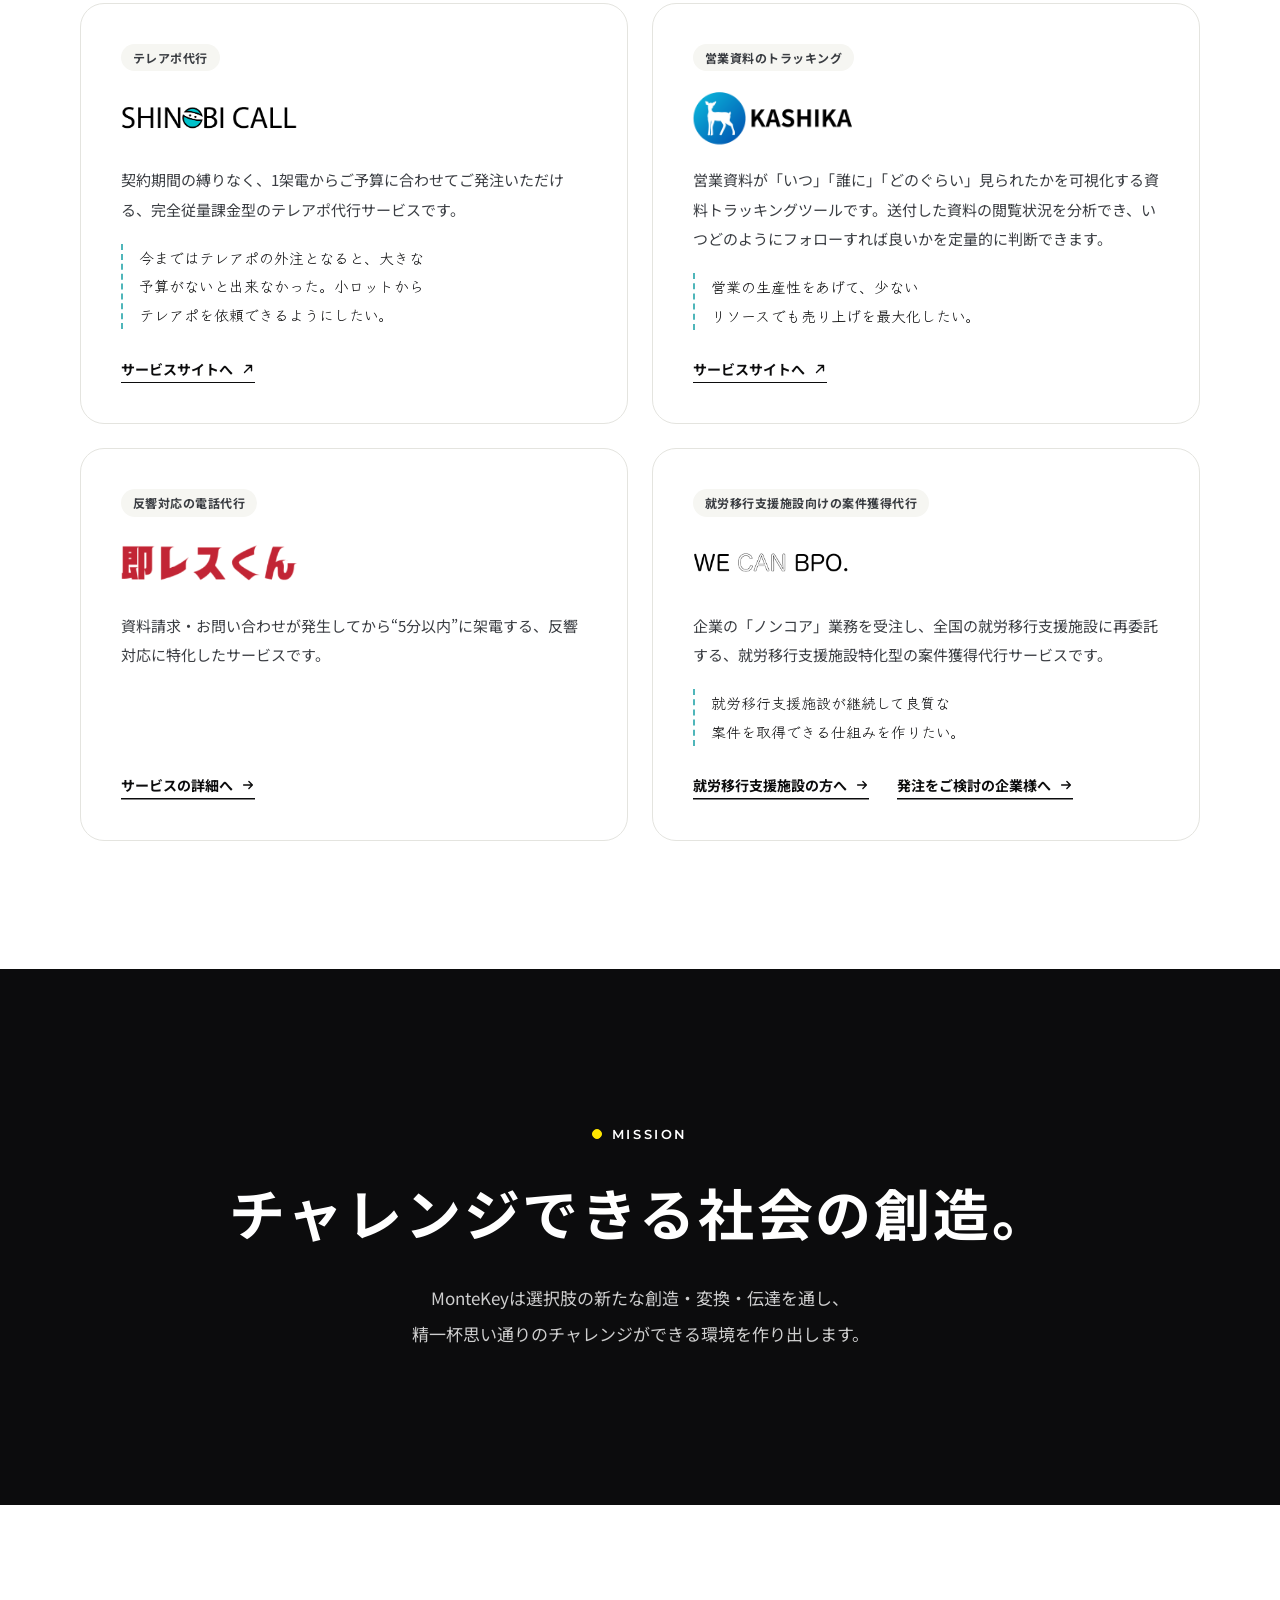
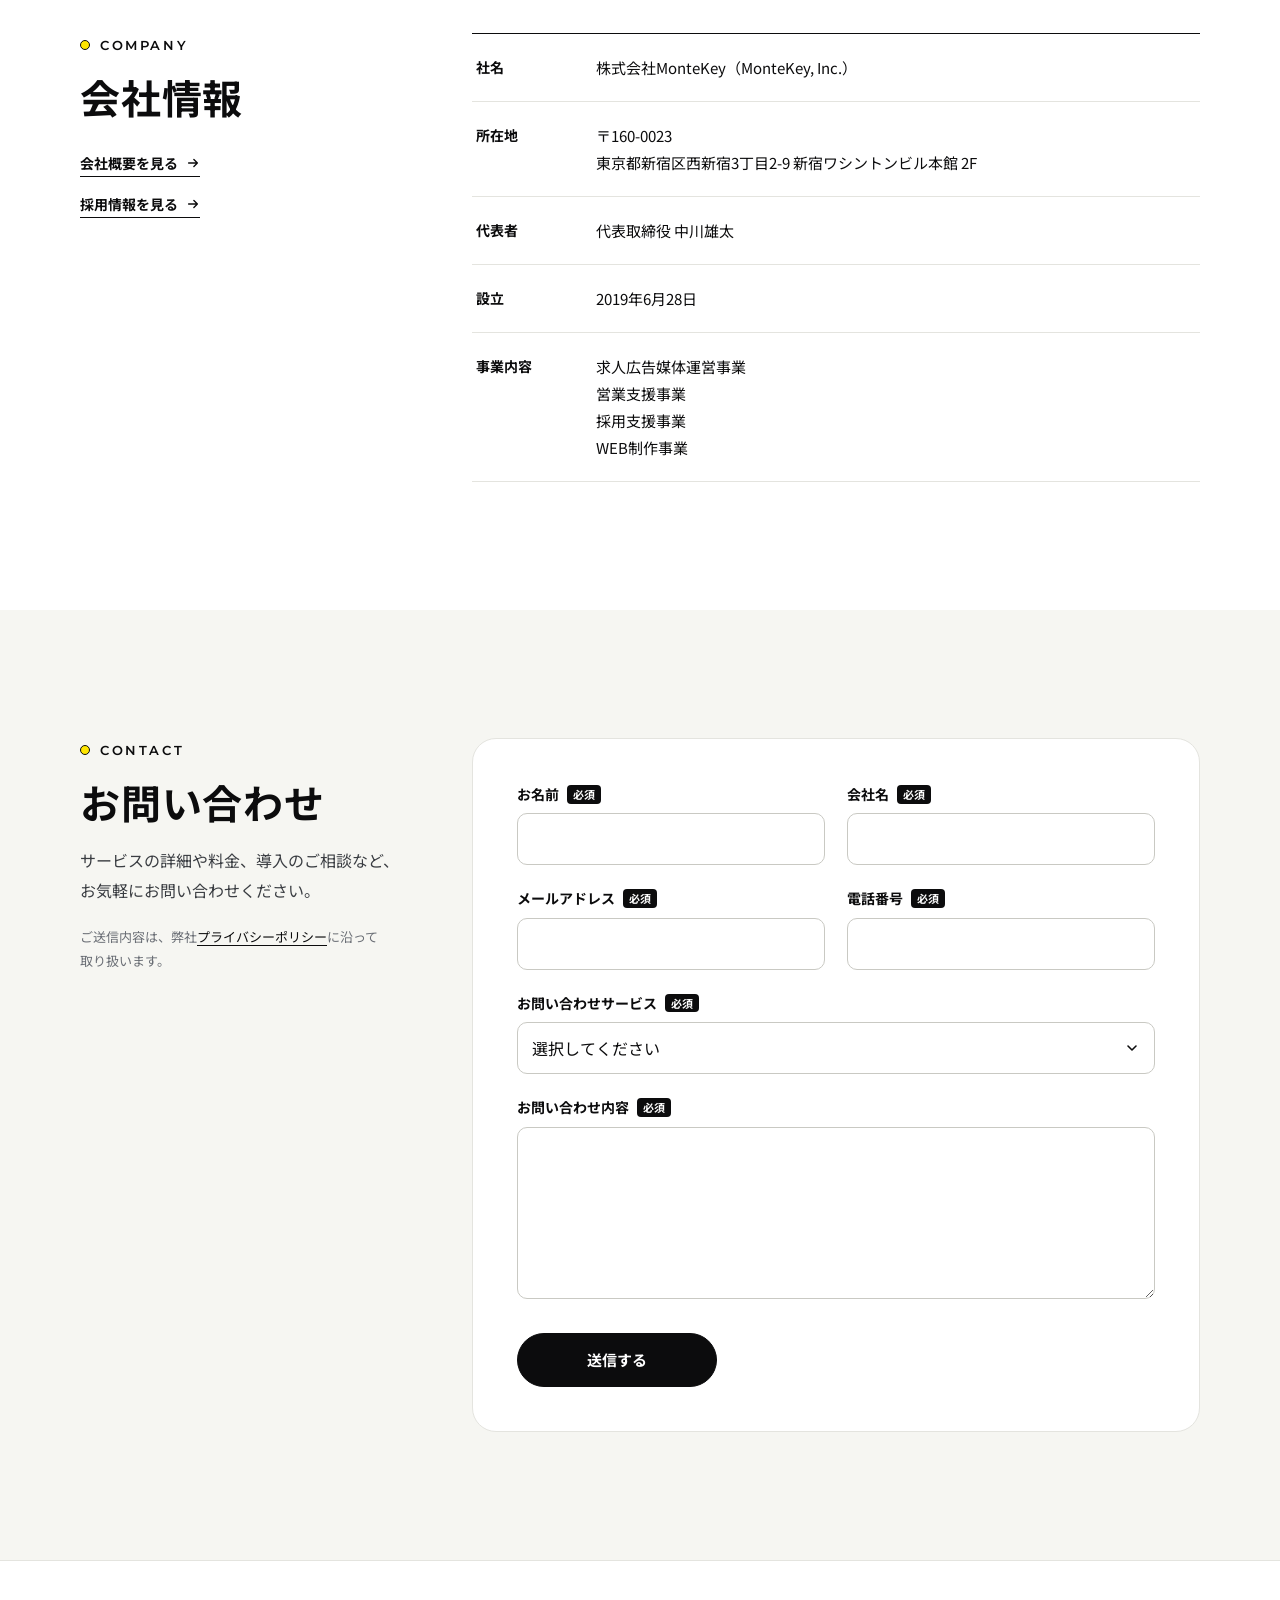
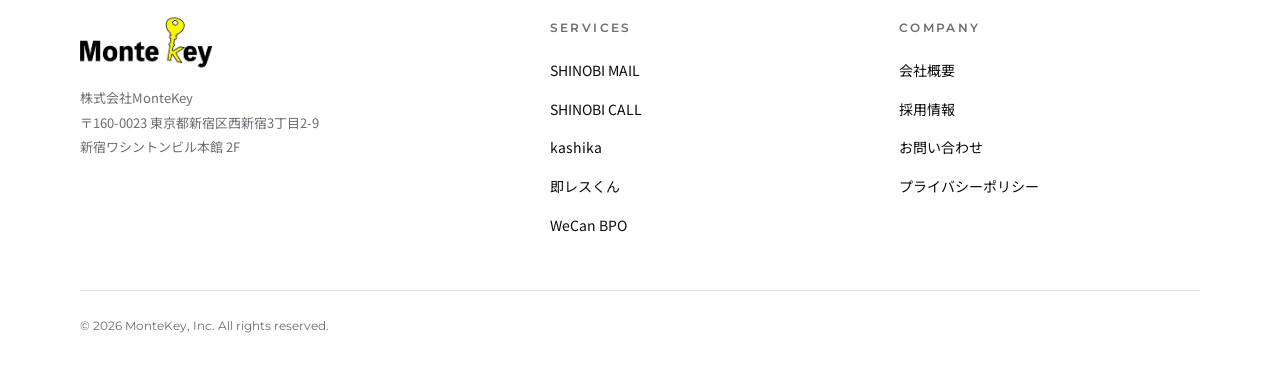
==== commit 5a4bcb64: "更新" ====
--- a/index.html
+++ b/index.html
@@ -32,8 +32,8 @@
         <ul>
           <li><a href="#services">サービス</a></li>
           <li><a href="#mission">ミッション</a></li>
-          <li><a href="#company">会社情報</a></li>
-          <li><a href="recruit.html">採用情報</a></li>
+          <li><a href="company.html">会社概要</a></li>
+          <li><a href="recruit-1.html">採用情報</a></li>
           <li><a class="btn btn-solid btn-sm" href="#contact">お問い合わせ</a></li>
         </ul>
       </nav>
@@ -124,7 +124,7 @@
             <h3 class="svc-logo svc-logo--sokures"><span class="logo-crop"><img src="assets/logo-sokureskun.png" alt="即レスくん" width="334" height="106" loading="lazy"></span></h3>
             <p class="svc-desc">資料請求・お問い合わせが発生してから“5分以内”に架電する、反響対応に特化したサービスです。</p>
             <p class="svc-links">
-              <a class="link" href="https://www.montekey.co.jp/sokureskun">サービスの詳細へ<svg class="ico" viewBox="0 0 16 16" aria-hidden="true"><path d="M3 8h10M9 4l4 4-4 4"/></svg></a>
+              <a class="link" href="sokureskun.html">サービスの詳細へ<svg class="ico" viewBox="0 0 16 16" aria-hidden="true"><path d="M3 8h10M9 4l4 4-4 4"/></svg></a>
             </p>
           </article>
 
@@ -134,8 +134,8 @@
             <p class="svc-desc">企業の「ノンコア」業務を受注し、全国の就労移行支援施設に再委託する、就労移行支援施設特化型の案件獲得代行サービスです。</p>
             <p class="omoi">就労移行支援施設が継続して良質な案件を取得できる仕組みを作りたい。</p>
             <p class="svc-links">
-              <a class="link" href="https://www.montekey.co.jp/wecan-bpo">就労移行支援施設の方へ<svg class="ico" viewBox="0 0 16 16" aria-hidden="true"><path d="M3 8h10M9 4l4 4-4 4"/></svg></a>
-              <a class="link" href="https://www.montekey.co.jp/%E8%A4%87%E8%A3%BD-wecanbpo">発注をご検討の企業様へ<svg class="ico" viewBox="0 0 16 16" aria-hidden="true"><path d="M3 8h10M9 4l4 4-4 4"/></svg></a>
+              <a class="link" href="wecan-bpo.html">就労移行支援施設の方へ<svg class="ico" viewBox="0 0 16 16" aria-hidden="true"><path d="M3 8h10M9 4l4 4-4 4"/></svg></a>
+              <a class="link" href="%E8%A4%87%E8%A3%BD-wecanbpo.html">発注をご検討の企業様へ<svg class="ico" viewBox="0 0 16 16" aria-hidden="true"><path d="M3 8h10M9 4l4 4-4 4"/></svg></a>
             </p>
           </article>
         </div>
@@ -158,8 +158,8 @@
           <p class="label">COMPANY</p>
           <h2>会社情報</h2>
           <p class="stack-links">
-            <a class="link" href="https://www.montekey.co.jp/company">会社概要を見る<svg class="ico" viewBox="0 0 16 16" aria-hidden="true"><path d="M3 8h10M9 4l4 4-4 4"/></svg></a>
-            <a class="link" href="recruit.html">採用情報を見る<svg class="ico" viewBox="0 0 16 16" aria-hidden="true"><path d="M3 8h10M9 4l4 4-4 4"/></svg></a>
+            <a class="link" href="company.html">会社概要を見る<svg class="ico" viewBox="0 0 16 16" aria-hidden="true"><path d="M3 8h10M9 4l4 4-4 4"/></svg></a>
+            <a class="link" href="recruit-1.html">採用情報を見る<svg class="ico" viewBox="0 0 16 16" aria-hidden="true"><path d="M3 8h10M9 4l4 4-4 4"/></svg></a>
           </p>
         </header>
 
@@ -180,7 +180,7 @@
           <p class="label">CONTACT</p>
           <h2>お問い合わせ</h2>
           <p class="section-lead">サービスの詳細や料金、導入のご相談など、お気軽にお問い合わせください。</p>
-          <p class="note">ご送信内容は、弊社<a href="https://www.montekey.co.jp/privacy-policy">プライバシーポリシー</a>に沿って取り扱います。</p>
+          <p class="note">ご送信内容は、弊社<a href="privacy-policy.html">プライバシーポリシー</a>に沿って取り扱います。</p>
         </header>
 
         <form class="form" id="contact-form" action="#" method="post">
@@ -243,17 +243,17 @@
             <li><a href="http://shinobimail.com" target="_blank" rel="noopener">SHINOBI MAIL</a></li>
             <li><a href="https://client.shinobi-call.com/" target="_blank" rel="noopener">SHINOBI CALL</a></li>
             <li><a href="https://lp.kashika-app.com/" target="_blank" rel="noopener">kashika</a></li>
-            <li><a href="https://www.montekey.co.jp/sokureskun">即レスくん</a></li>
-            <li><a href="https://www.montekey.co.jp/wecan-bpo">WeCan BPO</a></li>
+            <li><a href="sokureskun.html">即レスくん</a></li>
+            <li><a href="wecan-bpo.html">WeCan BPO</a></li>
           </ul>
         </nav>
         <nav aria-label="会社">
           <p class="footer-title">COMPANY</p>
           <ul>
-            <li><a href="https://www.montekey.co.jp/company">会社概要</a></li>
-            <li><a href="recruit.html">採用情報</a></li>
+            <li><a href="company.html">会社概要</a></li>
+            <li><a href="recruit-1.html">採用情報</a></li>
             <li><a href="#contact">お問い合わせ</a></li>
-            <li><a href="https://www.montekey.co.jp/privacy-policy">プライバシーポリシー</a></li>
+            <li><a href="privacy-policy.html">プライバシーポリシー</a></li>
           </ul>
         </nav>
       </div>
--- a/styles.css
+++ b/styles.css
@@ -507,6 +507,188 @@
   font-family: var(--en); font-size: 12px; color: var(--muted);
 }
 
+/* ---------- 下層ページ共通の部品 ---------- */
+.page-title--sm { font-size: clamp(1.6rem, 4vw, 2rem); }
+.section-compact { padding: clamp(48px, 7vw, 88px) 0; border-top: 1px solid var(--line); }
+.section-memo { padding: clamp(32px, 5vw, 56px) 0 clamp(56px, 8vw, 96px); }
+.section-memo .memo { margin-top: 0; }
+
+.big-lead {
+  font-size: clamp(1.05rem, 1.9vw, 1.3rem); font-weight: 500; line-height: 2;
+  word-break: auto-phrase; text-wrap: pretty;
+}
+
+/* 試作メモ：弟さんに確認してほしい点をページ上に残す */
+.memo {
+  margin-top: 32px; padding: 16px 20px;
+  border: 1.5px dashed var(--ink); border-radius: 14px; background: var(--key-soft);
+  font-size: 13.5px; line-height: 1.8;
+}
+.memo-title { font-size: 12px; font-weight: 700; letter-spacing: .1em; margin-bottom: 4px; }
+
+.cta-band { background: var(--soft); text-align: center; padding: clamp(56px, 8vw, 96px) 0; }
+.cta-band h2 { font-size: clamp(1.35rem, 3vw, 2rem); font-weight: 700; line-height: 1.5; }
+.cta-band p { margin-top: 12px; color: var(--ink-2); font-size: 15px; }
+.cta-band .cta { justify-content: center; }
+
+.plan-grid { display: grid; gap: 16px; }
+@media (min-width: 640px) {
+  .plan-grid { grid-template-columns: repeat(3, minmax(0, 1fr)); }
+  .plan-grid--2 { grid-template-columns: repeat(2, minmax(0, 1fr)); }
+}
+.plan { border: 1px solid var(--line); border-radius: 20px; background: #fff; padding: 22px 24px; }
+.plan dt { font-size: 14px; font-weight: 700; }
+.plan dd {
+  display: flex; align-items: baseline; gap: 6px; margin-top: 10px;
+  font-size: 17px; font-weight: 700; line-height: 1;
+}
+.plan dd b { font-family: var(--en); font-weight: 500; font-size: 60px; letter-spacing: -.02em; line-height: 1; }
+.plan-badge {
+  display: inline-block; margin-top: 16px; padding: 6px 14px;
+  border: 1.5px solid var(--ink); border-radius: 999px; background: var(--key);
+  font-size: 13px; font-weight: 700; line-height: 1.6;
+}
+.big-lead + .plan-grid { margin-top: 28px; }
+
+/* 流れ：番号つきの縦の手順 */
+.timeline { margin: 0; padding: 0; list-style: none; counter-reset: tl; }
+.timeline li {
+  counter-increment: tl; position: relative;
+  padding: 3px 0 30px 54px; line-height: 1.8; font-weight: 500;
+}
+.timeline li::before {
+  content: counter(tl);
+  position: absolute; left: 0; top: 0; width: 34px; height: 34px; border-radius: 50%;
+  display: grid; place-items: center;
+  font-family: var(--en); font-size: 14px; font-weight: 600;
+  background: var(--key); border: 1.5px solid var(--ink);
+}
+.timeline li::after {
+  content: ""; position: absolute; left: 16px; top: 40px; bottom: 6px;
+  border-left: 2px dashed var(--teal);
+}
+.timeline li:last-child { padding-bottom: 0; }
+.timeline li:last-child::after { display: none; }
+
+.chips { display: flex; flex-wrap: wrap; gap: 10px; }
+.chips li {
+  padding: 9px 18px; border: 1px solid var(--line); border-radius: 999px; background: #fff;
+  font-size: 14.5px; font-weight: 500; line-height: 1.6;
+}
+.chips + .note { margin-top: 16px; }
+
+.empty {
+  display: grid; gap: 16px; justify-items: center; text-align: center;
+  border: 1.5px dashed #c9c9c3; border-radius: 24px;
+  padding: clamp(40px, 7vw, 80px) 24px; color: var(--ink-2);
+}
+
+/* ---------- 会社概要 ---------- */
+.logo-panel {
+  display: grid; place-items: center;
+  border: 1px solid var(--line); border-radius: 24px; background: #fff; padding: 20px;
+}
+.logo-panel img { width: 100%; max-width: 300px; }
+
+/* ---------- プライバシーポリシー ---------- */
+.prose { max-width: 760px; }
+.prose p, .prose li { font-size: 15px; line-height: 2; color: var(--ink-2); }
+.prose p + p { margin-top: 12px; }
+.prose h2 {
+  margin: 40px 0 12px; padding-top: 32px; border-top: 1px solid var(--line);
+  font-size: 1.2rem; font-weight: 700; line-height: 1.5;
+}
+.prose .bullets { margin: 12px 0; }
+
+/* ---------- 即レスくん（サービスの色は赤） ---------- */
+.sk-hero, .sk-release { --sk: #b82432; }
+.sk-hero { background: #f2f2f2; padding: clamp(48px, 8vw, 104px) 0; }
+.sk-hero-grid { display: grid; gap: 48px; align-items: center; }
+@media (min-width: 900px) {
+  .sk-hero-grid { grid-template-columns: minmax(0, 1fr) 340px; gap: 64px; }
+}
+/* ロゴ画像の地色（#f2f2f2）と背景をそろえて、余白だけ切り抜く */
+.sk-logo .logo-crop { display: block; position: relative; overflow: hidden; width: 242px; height: 48px; }
+.sk-logo .logo-crop img { position: absolute; max-width: none; width: 284px; height: auto; left: -23px; top: -20px; }
+.sk-title {
+  margin-top: 28px;
+  font-family: var(--jp); font-weight: 700; color: var(--sk);
+  font-size: clamp(2rem, 6.2vw, 3.75rem); line-height: 1.3; letter-spacing: .02em;
+}
+.sk-hero .lead { color: var(--ink); }
+.sk-hero .cta { align-items: center; }
+.btn-sk { background: var(--sk); border-color: var(--sk); color: #fff; }
+.btn-sk:hover { background: var(--ink); border-color: var(--ink); }
+.sk-badge {
+  display: inline-flex; align-items: center; min-height: 54px; padding: 0 22px;
+  border: 1.5px solid var(--sk); border-radius: 999px; background: #fff;
+  color: var(--sk); font-size: 15px; font-weight: 700; line-height: 1.2;
+}
+.sk-dial {
+  display: grid; place-content: center; text-align: center;
+  width: min(100%, 320px); aspect-ratio: 1; margin-inline: auto;
+  border: 10px solid var(--sk); border-radius: 50%; background: #fff;
+  color: var(--sk); font-weight: 700;
+}
+.sk-dial-top, .sk-dial-bottom { font-size: 16px; line-height: 1.4; }
+.sk-dial-num {
+  display: flex; align-items: baseline; justify-content: center; gap: 6px;
+  margin: 6px 0 10px; font-size: 28px; line-height: 1;
+}
+.sk-dial-num b { font-family: var(--en); font-weight: 600; font-size: 128px; letter-spacing: -.04em; line-height: .9; }
+
+.sk-release { background: var(--sk); color: #fff; text-align: center; padding: clamp(64px, 9vw, 112px) 0; }
+.sk-release h2 { font-size: clamp(1.6rem, 4.2vw, 2.5rem); font-weight: 700; line-height: 1.4; }
+.sk-release-sub { margin-top: 20px; font-size: clamp(1.05rem, 2.2vw, 1.35rem); font-weight: 700; }
+.sk-perks { display: grid; gap: 10px; justify-content: center; margin-top: 24px; }
+.sk-perks li {
+  padding: 12px 24px; border: 1px solid rgba(255, 255, 255, .45); border-radius: 12px;
+  background: rgba(255, 255, 255, .12); font-weight: 700; line-height: 1.6;
+}
+.sk-release-note { margin-top: 14px; font-size: 13.5px; opacity: .92; }
+.btn-white { margin-top: 28px; background: #fff; border-color: #fff; color: var(--sk); }
+.btn-white:hover { background: var(--ink); border-color: var(--ink); color: #fff; }
+
+/* ---------- WeCan BPO ---------- */
+.wc-hero { text-align: center; padding: clamp(48px, 8vw, 104px) 0 clamp(48px, 7vw, 88px); }
+.wc-logo img { height: 72px; width: auto; margin: 0 auto; }
+.wc-title {
+  margin-top: 12px;
+  font-family: var(--jp); font-weight: 700;
+  font-size: clamp(1.7rem, 4.8vw, 3.1rem); line-height: 1.45; letter-spacing: .04em;
+  word-break: keep-all;
+}
+/* 受注側・発注側の切り替え */
+.seg {
+  display: inline-flex; gap: 4px; padding: 4px; margin-top: 36px;
+  border: 1.5px solid var(--ink); border-radius: 999px;
+}
+.seg a {
+  padding: 10px 20px; border-radius: 999px;
+  font-size: 14px; font-weight: 700; line-height: 1.4; text-decoration: none;
+  transition: background-color .2s;
+}
+.seg a[aria-current="page"] { background: var(--ink); color: #fff; }
+.seg a:not([aria-current]):hover { background: var(--key); }
+
+/* ---------- 会員登録（見た目のみ） ---------- */
+.auth { padding: clamp(40px, 7vw, 96px) 0 clamp(56px, 8vw, 96px); }
+.auth-card, .auth .memo { max-width: 440px; margin-inline: auto; }
+.auth-card {
+  border: 1px solid var(--line); border-radius: 24px; background: #fff; text-align: center;
+  padding: clamp(28px, 4vw, 44px);
+}
+.auth-sub { margin-top: 10px; font-size: 14px; color: var(--ink-2); }
+.auth-sub a { color: var(--ink); font-weight: 700; text-underline-offset: 3px; }
+.auth-stack { display: grid; gap: 12px; margin-top: 28px; }
+.auth-stack .btn { width: 100%; }
+.auth-or { display: flex; align-items: center; gap: 12px; font-size: 13px; color: var(--muted); }
+.auth-or::before, .auth-or::after { content: ""; flex: 1; height: 1px; background: var(--line); }
+.auth-status {
+  margin-top: 20px; padding: 12px 16px; border-radius: 10px; background: var(--key-soft);
+  font-size: 13.5px; line-height: 1.7;
+}
+
 @media (prefers-reduced-motion: reduce) {
   html { scroll-behavior: auto; }
   *, *::before, *::after { transition: none !important; }
